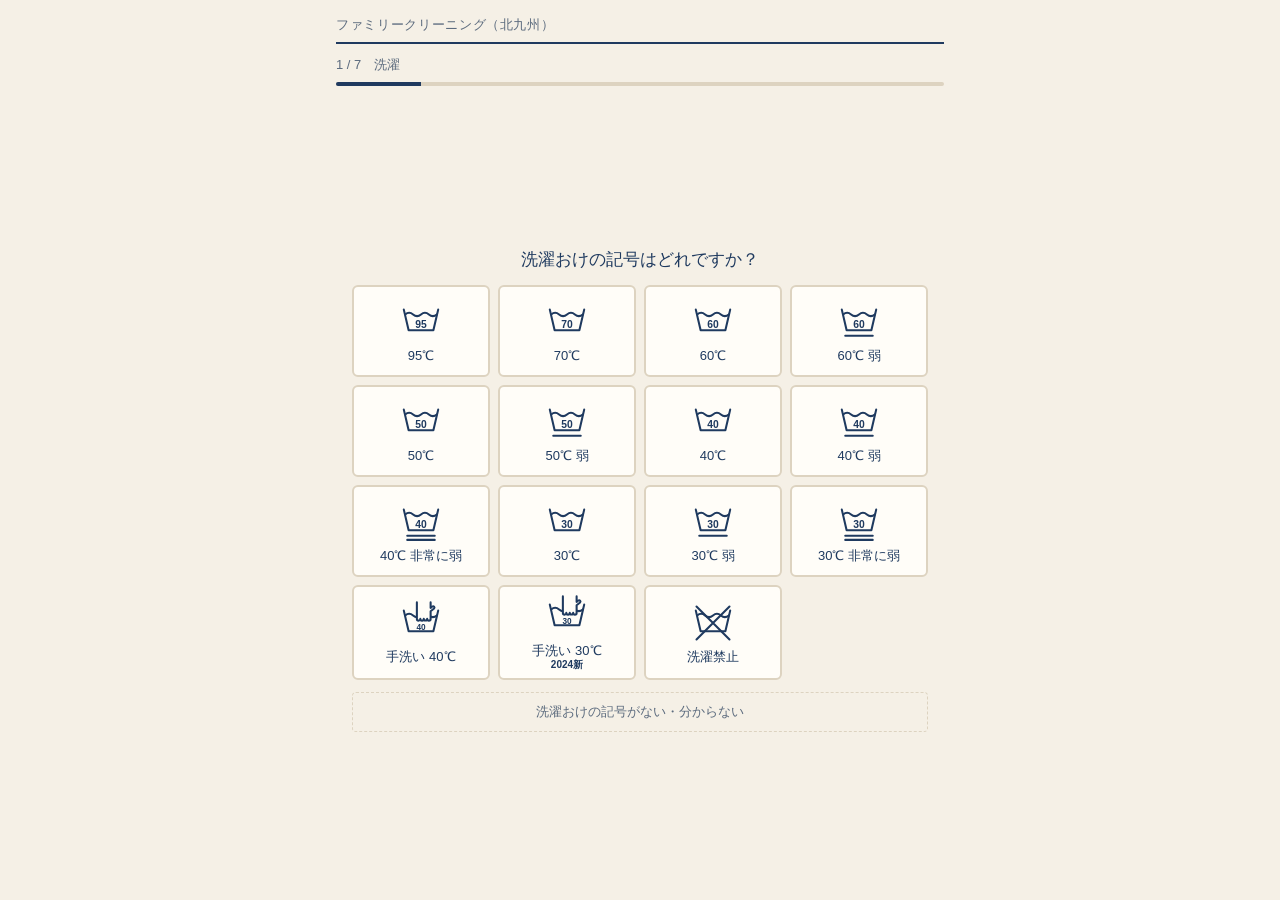
==== sentaku-checker/index.html @ 1b5b9ab9 "洗濯表示チェッカー: 注意ありの案内を注意点の上に移し、比較記事・宅配ボタンを塗りつぶしの色に変更 - 「下の注意点を守れば」を「次の点に気をつければ」にし、注意点の一覧の前に表示（注意あり判定のとき" ====
<!doctype html>
<html lang="ja">
<head>
<meta charset="utf-8">
<meta name="viewport" content="width=device-width, initial-scale=1, viewport-fit=cover">
<title>洗濯表示チェッカー｜ファミリークリーニング</title>
<meta name="description" content="衣類のタグにある洗濯表示の記号を選ぶだけで、家で洗えるか・どう洗うかが分かります。北九州のファミリークリーニングが提供しています。">
<style>
/* ==========================================================
   色の設定（ライト／ダーク）
   ========================================================== */
:root {
  --bg: #f5f0e6;
  --card: #fffdf8;
  --ink: #1f3a5f;
  --ink-sub: #5c6b7e;
  --line: #ddd3c0;
  --accent: #1f3a5f;
  --accent-ink: #f5f0e6;
  --accent2: #c8553d;
  --accent2-ink: #fffdf8;
  --accent3: #2f6b4f;
  --accent3-ink: #fffdf8;
  --sel-bg: #e8edf3;
  --sel-line: #1f3a5f;
  --ok: #2f6b4f;
  --ok-bg: #e8f0ea;
  --warn: #8a6a1e;
  --warn-bg: #f8f4e8;
  --pro: #1f3a5f;
  --pro-bg: #e8edf3;
  --sym-bg: #fffdf8;
  --shadow: none;
  --font-serif: "Hiragino Mincho ProN", "Yu Mincho", "Noto Serif JP", serif;
}
@media (prefers-color-scheme: dark) {
  :root:not([data-theme="light"]) {
    --bg: #141c28;
    --card: #1b2534;
    --ink: #f5f0e6;
    --ink-sub: #aeb9c9;
    --line: #2a3650;
    --accent: #3c5a86;
    --accent-ink: #f5f0e6;
    --accent2: #e07a62;
    --splash-big: var(--ink);
    --accent2-ink: #141c28;
    --accent3: #6fbf95;
    --accent3-ink: #141c28;
    --sel-bg: #22304a;
    --sel-line: #5c84b8;
    --ok: #6fc79a;
    --ok-bg: #152a1f;
    --warn: #e3c06a;
    --warn-bg: #2e2410;
    --pro: #93b4e3;
    --pro-bg: #22304a;
    --sym-bg: #1b2534;
    --shadow: none;
  }
}
:root[data-theme="dark"] {
  --bg: #141c28;
  --card: #1b2534;
  --ink: #f5f0e6;
  --ink-sub: #aeb9c9;
  --line: #2a3650;
  --accent: #3c5a86;
  --accent-ink: #f5f0e6;
  --accent2: #e07a62;
  --splash-big: var(--ink);
  --accent2-ink: #141c28;
  --accent3: #6fbf95;
  --accent3-ink: #141c28;
  --sel-bg: #22304a;
  --sel-line: #5c84b8;
  --ok: #6fc79a;
  --ok-bg: #152a1f;
  --warn: #e3c06a;
  --warn-bg: #2e2410;
  --pro: #93b4e3;
  --pro-bg: #22304a;
  --sym-bg: #1b2534;
  --shadow: none;
}

/* ==========================================================
   基本
   ========================================================== */
* { box-sizing: border-box; }
html, body { height: 100%; }
html { -webkit-text-size-adjust: 100%; scroll-behavior: smooth; scroll-padding-top: 64px; }
body {
  margin: 0;
  background: var(--bg);
  color: var(--ink);
  font-family: -apple-system, BlinkMacSystemFont, "Hiragino Sans", "Hiragino Kaku Gothic ProN", "Noto Sans JP", "Yu Gothic UI", Meiryo, sans-serif;
  font-size: 16px;
  line-height: 1.7;
}
.wrap { max-width: 640px; margin: 0 auto; padding: 0 16px; }
a { color: var(--accent); }
button { font: inherit; color: inherit; }

/* 1画面1問の骨組み。min-height（heightではない）なので、通常はスクロールなしで収まり、
   文字拡大などで内容が増えたときは枠を広げて縦スクロールできる（overflowは切らない） */
.step-shell { min-height: 100vh; min-height: 100dvh; display: flex; flex-direction: column; }
.step-shell > header.top { flex: 0 0 auto; }
.step-main {
  flex: 1 1 auto; min-height: 0;
  display: flex; flex-direction: column; justify-content: center; gap: 10px;
  padding: 4px 16px;
}
.step-footer { flex: 0 0 auto; padding: 8px 16px calc(8px + env(safe-area-inset-bottom)); }
.step-q { font-family: var(--font-serif); font-size: 17px; margin: 0; text-align: center; }

.result-main { padding-bottom: 8px; }

/* 最初のタイトル画面（どーんと出して、すぐ1問目へ） */
.splash {
  position: fixed; inset: 0; z-index: 50;
  display: flex; flex-direction: column; align-items: center; justify-content: center;
  background: var(--bg); color: var(--ink); text-align: center; padding: 16px;
  animation: splash-out .35s ease 1.45s forwards;
}
.splash-band { position: absolute; top: 0; left: 0; right: 0; height: 10px; background: var(--accent); }
.splash-in { animation: splash-pop .55s cubic-bezier(.2, 1.4, .4, 1) both; }
.splash-lead { font-family: var(--font-serif); font-size: 22px; margin: 0; letter-spacing: .08em; }
.splash-big { font-family: var(--font-serif); font-size: 64px; font-weight: 800; line-height: 1.15; margin: 2px 0 14px; color: var(--splash-big, var(--accent)); }
.splash-sub { display: inline-block; font-size: 17px; font-weight: 700; letter-spacing: .12em; margin: 0; padding: 4px 14px; border-top: 2px solid var(--accent2); border-bottom: 2px solid var(--accent2); }
.splash-brand { position: absolute; bottom: calc(24px + env(safe-area-inset-bottom)); left: 0; right: 0; font-size: 13px; color: var(--ink-sub); margin: 0; letter-spacing: .05em; }
@keyframes splash-pop { from { opacity: 0; transform: scale(.6); } to { opacity: 1; transform: scale(1); } }
@keyframes splash-out { to { opacity: 0; visibility: hidden; } }
@media (prefers-reduced-motion: reduce) {
  .splash-in { animation: none; }
  .splash { animation: splash-out .01s linear 1s forwards; }
}

@keyframes noren-fade { from { opacity: 0; } to { opacity: 1; } }
.step-main, .result-main { animation: noren-fade .2s ease; }

header.top { padding: 14px 0 8px; }
.brand { font-size: 13px; color: var(--ink-sub); margin: 0; letter-spacing: .05em; }
.noren-line { height: 2px; background: var(--accent); margin: 6px 0 10px; }

/* 進み具合 */
.progress-label { font-size: 13px; color: var(--ink-sub); margin: 0 0 6px; }
.progress-bar { height: 4px; background: var(--line); border-radius: 2px; overflow: hidden; }
.progress-fill { height: 100%; background: var(--accent); }

.grid {
  display: grid; grid-template-columns: repeat(3, minmax(0, 1fr)); gap: 8px;
}
@media (min-width: 520px) { .grid { grid-template-columns: repeat(4, minmax(0, 1fr)); } }

.sym {
  display: flex; flex-direction: column; align-items: center; justify-content: center;
  min-height: 92px; padding: 8px 4px 6px;
  background: var(--sym-bg); border: 2px solid var(--line); border-radius: 6px;
  cursor: pointer; -webkit-tap-highlight-color: transparent;
  touch-action: manipulation;
}
.sym svg { width: 44px; height: 44px; color: var(--ink); flex: 0 0 auto; }
.sym .lbl { font-size: 13px; line-height: 1.25; margin-top: 4px; text-align: center; word-break: keep-all; overflow-wrap: anywhere; }
.sym[aria-pressed="true"] { border-color: var(--sel-line); background: var(--sel-bg); }
.sym[aria-pressed="true"] .lbl { font-weight: 700; }
.sym:focus-visible { outline: 3px solid var(--accent); outline-offset: 2px; }
.sym.new .lbl::after { content: "2024新"; display: block; font-size: 10px; color: var(--accent); font-weight: 700; }

.none-btn {
  margin-top: 2px; width: 100%;
  background: transparent; border: 1px dashed var(--line); border-radius: 4px;
  padding: 8px; font-size: 13px; color: var(--ink-sub); cursor: pointer;
  touch-action: manipulation;
}
.none-btn[aria-pressed="true"] { border-style: solid; border-color: var(--sel-line); background: var(--sel-bg); color: var(--ink); font-weight: 700; }

/* 選んだ記号の意味 */
.panel {
  background: var(--card); border: 1px solid var(--line); border-radius: 4px;
  box-shadow: var(--shadow); padding: 14px; margin: 16px 0;
}
.panel h2 { font-family: var(--font-serif); font-size: 19px; margin: 0 0 8px; }
.meanings { list-style: none; margin: 0; padding: 0; }
.meanings li { display: flex; gap: 10px; padding: 10px 0; border-top: 1px solid var(--line); }
.meanings li:first-child { border-top: 0; padding-top: 0; }
.meanings svg { width: 40px; height: 40px; flex: 0 0 40px; color: var(--ink); }
.meanings .m-cat { font-size: 12px; color: var(--ink-sub); }
.meanings .m-name { font-weight: 700; }
.meanings .m-text { font-size: 15px; }
.meanings .m-old { font-size: 12.5px; color: var(--ink-sub); margin-top: 2px; }
.empty { color: var(--ink-sub); font-size: 15px; margin: 0; }

/* 総合判定 */
.verdict { border-radius: 4px; padding: 16px; margin: 16px 0; border: 2px solid var(--line); background: var(--card); }
.verdict.ok   { border-color: var(--ok);   background: var(--ok-bg); }
.verdict.warn { border-color: var(--warn); background: var(--warn-bg); }
.verdict.pro  { border-color: var(--pro);  background: var(--pro-bg); }
.verdict .v-label { font-size: 13px; color: var(--ink-sub); margin: 0; }
.verdict .v-title { font-family: var(--font-serif); font-size: 24px; font-weight: 800; margin: 2px 0 6px; line-height: 1.3; }
.verdict.ok .v-title   { color: var(--ok); }
.verdict.warn .v-title { color: var(--warn); }
.verdict.pro .v-title  { color: var(--pro); }
.verdict ul.reasons { margin: 0 0 12px; padding-left: 1.2em; }
.verdict ul.reasons li { margin: 4px 0; }
.verdict .guide { margin: 0; font-weight: 700; }
.verdict .guide + ul.reasons { margin-top: 6px; }

.exits { display: grid; gap: 10px; margin-top: 12px; }
.exit {
  display: block; text-decoration: none; text-align: center;
  border-radius: 4px; padding: 13px 12px; font-weight: 700; font-size: 16px;
  background: var(--accent); color: var(--accent-ink);
}
.exit.sub { background: var(--card); color: var(--accent); border: 2px solid var(--accent); }
/* 差し色：朱色＝宅配・相談系、深緑＝洗剤の比較記事 */
.exit.accent2 { background: var(--accent2); color: var(--accent2-ink); }
.exit.accent3 { background: var(--accent3); color: var(--accent3-ink); }
.exit.sub.accent2 { background: var(--card); color: var(--accent2); border-color: var(--accent2); }
.exit small { display: block; font-weight: 400; font-size: 12.5px; opacity: .9; }
.ad-box { border: 1px solid var(--line); border-radius: 4px; padding: 10px; background: var(--card); }
.ad-note { display: inline-block; font-size: 12px; color: var(--ink-sub); border: 1px solid var(--line); border-radius: 4px; padding: 0 6px; margin-bottom: 6px; }
.ad-box .exit { margin: 0; }
.exit-lead { font-size: 13px; color: var(--ink-sub); margin: 4px 0 -4px; }

.reset {
  display: block; width: 100%; margin: 8px 0 0;
  background: transparent; border: 1px solid var(--line); border-radius: 4px;
  padding: 10px; color: var(--ink-sub); cursor: pointer;
}

footer { font-size: 12.5px; color: var(--ink-sub); padding: 8px 0 24px; }
footer p { margin: 6px 0; }

@media (prefers-reduced-motion: reduce) {
  html { scroll-behavior: auto; }
  .step-main, .result-main { animation: none; }
}
</style>
</head>
<body>
<div class="splash" id="splash" aria-hidden="true">
  <div class="splash-band"></div>
  <div class="splash-in">
    <p class="splash-lead">その洋服</p>
    <p class="splash-big">洗える？</p>
    <p class="splash-sub">洗濯表示 checker</p>
  </div>
  <p class="splash-brand">ファミリークリーニング（北九州）</p>
</div>
<div id="app"></div>

<script>
/* ==========================================================
   リンク先（ここだけ差し替えればOK）
   ========================================================== */
const LINKS = {
  // 自社の洗剤（広告表記なし）
  ownDetergent: {
    url: 'https://family929.stores.jp/',
    label: 'ファミリークリーニングの洗剤を見る',
  },
  // シミ抜き洗剤の比較記事（自社サイトの記事。「広告を含みます」の表記のみ残す）
  affiliate: {
    url: 'https://familycleaning.jp/stain-remover-comparison-utamaro-oxi-torori/',
    label: 'シミ抜き洗剤の比較記事を読む',
  },
  // 宅配クリーニングの申し込み
  takuhai: {
    url: 'https://familycleaning.jp/delivery-cleaning/',
    label: '宅配クリーニングを申し込む',
  },
  // 家庭洗濯・ドライ・ウエットのすべてが禁止の表示のときの相談窓口（公式LINE）
  consult: {
    url: 'https://page.line.me/801ktflm?oat_content=url&openQrModal=true',
    label: 'お預かりできるか、まずご相談ください',
  },
  // 漂白禁止（シミがある）ときの染み抜き相談窓口（公式LINE）
  shiminuki: {
    url: 'https://page.line.me/801ktflm?oat_content=url&openQrModal=true',
    label: '染み抜きの相談をする',
  },
};

/* ==========================================================
   記号の絵（すべて自作の SVG。64×64 の座標で描く）
   ========================================================== */
const svg = (inner) =>
  `<svg viewBox="0 0 64 64" aria-hidden="true" fill="none" stroke="currentColor" stroke-width="3" stroke-linecap="round" stroke-linejoin="round">${inner}</svg>`;
const txt = (s, y, size) =>
  `<text x="32" y="${y}" text-anchor="middle" font-size="${size}" font-weight="700" font-family="Arial, Helvetica, sans-serif" fill="currentColor" stroke="none">${s}</text>`;
const dot = (x, y, r = 2.8) => `<circle cx="${x}" cy="${y}" r="${r}" fill="currentColor" stroke="none"/>`;
const CROSS = '<path d="M8 8 L56 56 M56 8 L8 56"/>';
const bars = (n, y1) =>
  (n >= 1 ? `<path d="M12 ${y1} H52"/>` : '') + (n >= 2 ? `<path d="M12 ${y1 + 6} H52"/>` : '');

const TUB = '<path d="M7 14 L14 44 H50 L57 14"/><path d="M9 21 q5.75 -5 11.5 0 t11.5 0 t11.5 0 t11.5 0"/>';
const HAND = '<path fill="var(--sym-bg)" d="M26 2 V26 a2.5 2.5 0 0 0 5 0 a2.5 2.5 0 0 0 5 0 a2.5 2.5 0 0 0 5 0 a2.5 2.5 0 0 0 5 0 V15 l5 -4 a2 2 0 0 0 -2.6 -3 l-2.4 2 V2"/>';
const draw = {
  tub: (num, b = 0) => svg(TUB + txt(num, 40, 15) + bars(b, 52)),
  hand: (num) => svg(TUB + HAND + txt(num, 42, 12)),
  tubNo: () => svg(TUB + CROSS),

  tri: () => svg('<path d="M32 7 L58 52 H6 Z"/>'),
  triOxy: () => svg('<path d="M32 7 L58 52 H6 Z"/><path d="M23 46 L32 28 M31 46 L40 28"/>'),
  triNo: () => svg('<path d="M32 7 L58 52 H6 Z"/>' + CROSS),

  tumble: (n) => svg('<rect x="8" y="8" width="48" height="48" rx="2"/><circle cx="32" cy="32" r="17"/>' +
    (n === 2 ? dot(26, 32) + dot(38, 32) : dot(32, 32))),
  tumbleNo: () => svg('<rect x="8" y="8" width="48" height="48" rx="2"/><circle cx="32" cy="32" r="17"/>' + CROSS),

  natural: (kind, shade) => {
    const lines = {
      line:  '<path d="M32 14 V50"/>',
      drip:  '<path d="M27 14 V50 M37 14 V50"/>',
      flat:  '<path d="M14 32 H50"/>',
      dflat: '<path d="M14 27 H50 M14 37 H50"/>',
    }[kind];
    return svg('<rect x="8" y="8" width="48" height="48" rx="2"/>' + lines + (shade ? '<path d="M8 22 L22 8"/>' : ''));
  },

  iron: (n, noSteam) => {
    const body = '<path d="M6 42 Q9 25 24 23 H56 V42 Z"/><path d="M28 23 Q30 11 40 11 H56 V23"/>';
    const dots = { 1: [38], 2: [32, 44], 3: [27, 38, 49] }[n].map((x) => dot(x, 33)).join('');
    const steam = noSteam ? '<path d="M24 49 L40 61 M40 49 L24 61"/>' : '';
    return svg(body + dots + steam);
  },
  ironNo: () => svg('<path d="M6 42 Q9 25 24 23 H56 V42 Z"/><path d="M28 23 Q30 11 40 11 H56 V23"/><path d="M8 6 L56 58 M56 6 L8 58"/>'),

  circle: (letter, b = 0) => svg('<circle cx="32" cy="27" r="21"/>' + txt(letter, 35, 22) + bars(b, 54)),
  circleNo: () => svg('<circle cx="32" cy="27" r="21"/><path d="M12 7 L52 47 M52 7 L12 47"/>'),
  circleLetterNo: (letter) => svg('<circle cx="32" cy="27" r="21"/>' + txt(letter, 35, 22) + '<path d="M12 7 L52 47 M52 7 L12 47"/>'),
};

/* ==========================================================
   記号データ（JIS L 0001:2024）
   level: 'pro' = プロに任せる / 'warn' = 家で洗えるが注意 / なし = 影響なし
   ========================================================== */
const OLD = '2025年8月以前に作られた衣類のタグでは';
const CATS = [
  {
    id: 'wash', name: '洗濯', hint: '洗濯おけの形の記号です。家で洗えるかは、この記号で決まります。',
    groups: [{
      id: 'wash', title: '洗い方',
      none: '洗濯おけの記号がない・分からない',
      items: [
        { id: 'w95', label: '95℃', svg: draw.tub('95'), text: '95℃までのお湯で、洗濯機でふつうに洗えます。' },
        { id: 'w70', label: '70℃', svg: draw.tub('70'), text: '70℃までのお湯で、洗濯機でふつうに洗えます。' },
        { id: 'w60', label: '60℃', svg: draw.tub('60'), text: '60℃までのお湯で、洗濯機でふつうに洗えます。' },
        { id: 'w60w', label: '60℃ 弱', svg: draw.tub('60', 1), text: '60℃までのお湯で、洗濯機の「弱」コースや「おしゃれ着」コースで洗えます。', level: 'warn', reason: '弱く洗う指定があります。洗濯ネットに入れて、「弱」コースや「おしゃれ着」コースで洗いましょう。' },
        { id: 'w50', label: '50℃', svg: draw.tub('50'), text: '50℃までのお湯で、洗濯機でふつうに洗えます。' },
        { id: 'w50w', label: '50℃ 弱', svg: draw.tub('50', 1), text: '50℃までのお湯で、洗濯機の「弱」コースや「おしゃれ着」コースで洗えます。', level: 'warn', reason: '弱く洗う指定があります。洗濯ネットに入れて、「弱」コースや「おしゃれ着」コースで洗いましょう。' },
        { id: 'w40', label: '40℃', svg: draw.tub('40'), text: '40℃までの水かお湯で、洗濯機でふつうに洗えます。' },
        { id: 'w40w', label: '40℃ 弱', svg: draw.tub('40', 1), text: '40℃までの水かお湯で、洗濯機の「弱」コースや「おしゃれ着」コースで洗えます。', level: 'warn', reason: '弱く洗う指定があります。洗濯ネットに入れて、「弱」コースや「おしゃれ着」コースで洗いましょう。' },
        { id: 'w40vw', label: '40℃ 非常に弱', svg: draw.tub('40', 2), text: '40℃までの水かお湯で、洗濯機のいちばんやさしいコース（「手洗い」コースや「ドライ」コースなど）で洗えます。※洗濯機の「ドライ」コースは水でやさしく洗うコースで、クリーニング店のドライクリーニングとは別のものです。', level: 'warn', reason: 'とても弱く洗う指定があります。洗濯ネットに入れて、いちばんやさしいコースで洗いましょう。' },
        { id: 'w30', label: '30℃', svg: draw.tub('30'), text: '30℃までの水かお湯で、洗濯機でふつうに洗えます。' },
        { id: 'w30w', label: '30℃ 弱', svg: draw.tub('30', 1), text: '30℃までの水かお湯で、洗濯機の「弱」コースや「おしゃれ着」コースで洗えます。', level: 'warn', reason: '弱く洗う指定があります。洗濯ネットに入れて、「弱」コースや「おしゃれ着」コースで洗いましょう。' },
        { id: 'w30vw', label: '30℃ 非常に弱', svg: draw.tub('30', 2), text: '30℃までの水かお湯で、洗濯機のいちばんやさしいコース（「手洗い」コースや「ドライ」コースなど）で洗えます。※洗濯機の「ドライ」コースは水でやさしく洗うコースで、クリーニング店のドライクリーニングとは別のものです。', level: 'warn', reason: 'とても弱く洗う指定があります。洗濯ネットに入れて、いちばんやさしいコースで洗いましょう。' },
        { id: 'h40', label: '手洗い 40℃', svg: draw.hand('40'), text: '40℃までの水かお湯で、手でやさしく洗えます（もみ洗いは避け、押し洗いなど）。', level: 'warn', reason: '手洗いの表示です。もみ洗いは避け、手でやさしく洗いましょう（押し洗いなど）。' },
        { id: 'h30', label: '手洗い 30℃', svg: draw.hand('30'), isNew: true, text: '30℃までの水で、手でやさしく洗えます（もみ洗いは避け、押し洗いなど）。', level: 'warn', reason: '手洗い（30℃まで）の表示です。ぬるま湯以下の水で、もみ洗いは避け、手でやさしく洗いましょう（押し洗いなど）。' },
        { id: 'wno', label: '洗濯禁止', svg: draw.tubNo(), text: '家庭での洗濯はできません。', level: 'pro', reason: '「家庭洗濯禁止」の表示です。' },
      ],
    }],
  },
  {
    id: 'bleach', name: '漂白', hint: '三角の形の記号です。',
    groups: [{
      id: 'bleach', title: '漂白剤',
      none: 'タグにない',
      items: [
        { id: 'b_any', label: '塩素系・酸素系 OK', svg: draw.tri(), text: '塩素系・酸素系、どちらの漂白剤も使えます。' },
        { id: 'b_oxy', label: '酸素系のみ', svg: draw.triOxy(), text: '酸素系の漂白剤は使えます。塩素系は使えません。' },
        { id: 'b_no', label: '漂白禁止', svg: draw.triNo(), text: '漂白剤は使えません（酸素系・塩素系とも）。', level: 'warn', reason: '漂白剤は使えません。シミがあるときは、こすったり漂白剤を試したりせず、そのままの状態でご相談ください。時間がたつほど落ちにくくなります。色や生地を傷めずに落とせるか、染み抜きの職人が見てご案内します。' },
      ],
    }],
  },
  {
    id: 'dry', name: '乾燥', hint: '四角の形の記号です。乾燥機（丸あり）と干し方（丸なし）を1つずつ選べます。',
    groups: [
      {
        id: 'tumble', title: '乾燥機（タンブル乾燥）',
        none: 'タグにない',
        items: [
          { id: 't2', label: '乾燥機 高温', svg: draw.tumble(2), text: '乾燥機が使えます（高温設定も可。排気温度80℃まで）。' },
          { id: 't1', label: '乾燥機 低温', svg: draw.tumble(1), text: '乾燥機は低温設定で使えます（排気温度60℃まで）。' },
          { id: 'tno', label: '乾燥機禁止', svg: draw.tumbleNo(), text: '乾燥機（タンブル乾燥）は使えません。', level: 'warn', reason: '乾燥機は使えません。縮みや傷みの原因になるので、干して乾かしましょう。' },
        ],
      },
      {
        id: 'natural', title: '干し方（自然乾燥）',
        none: 'タグにない',
        items: [
          { id: 'n_line', label: 'つり干し', svg: draw.natural('line'), text: 'ハンガーなどにつるして干します。' },
          { id: 'n_line_s', label: 'つり干し 日陰', svg: draw.natural('line', true), text: '日陰で、ハンガーなどにつるして干します。', level: 'warn', reason: '日陰で干してください（日光で色あせしやすい衣類です）。' },
          { id: 'n_drip', label: 'ぬれつり干し', svg: draw.natural('drip'), text: '脱水や手絞りをせず、ぬれたままつるして干します。', level: 'warn', reason: '脱水や手絞りをせず、ぬれたままつるして干してください（しわ・型くずれ防止）。' },
          { id: 'n_drip_s', label: 'ぬれつり干し 日陰', svg: draw.natural('drip', true), text: '日陰で、脱水や手絞りをせずぬれたままつるして干します。', level: 'warn', reason: '脱水や手絞りをせず、ぬれたまま日陰でつるして干してください。' },
          { id: 'n_flat', label: '平干し', svg: draw.natural('flat'), text: '平らな場所に広げて干します。', level: 'warn', reason: '平らな場所に広げて干してください（ニットなどの伸び・型くずれ防止）。' },
          { id: 'n_flat_s', label: '平干し 日陰', svg: draw.natural('flat', true), text: '日陰で、平らな場所に広げて干します。', level: 'warn', reason: '日陰で、平らな場所に広げて干してください。' },
          { id: 'n_dflat', label: 'ぬれ平干し', svg: draw.natural('dflat'), text: '脱水や手絞りをせず、ぬれたまま平らな場所に広げて干します。', level: 'warn', reason: '脱水や手絞りをせず、ぬれたまま平らに広げて干してください。' },
          { id: 'n_dflat_s', label: 'ぬれ平干し 日陰', svg: draw.natural('dflat', true), text: '日陰で、脱水や手絞りをせずぬれたまま平らに広げて干します。', level: 'warn', reason: '脱水や手絞りをせず、ぬれたまま日陰で平らに広げて干してください。' },
        ],
      },
    ],
  },
  {
    id: 'iron', name: 'アイロン', hint: 'アイロンの形の記号です。点の数が多いほど高い温度で使えます。',
    groups: [{
      id: 'iron', title: 'アイロン',
      none: 'タグにない',
      items: [
        { id: 'i3', label: '高温 210℃', svg: draw.iron(3), text: 'アイロンは210℃まで（高温）で使えます。', old: OLD + '「200℃まで」の意味の場合があります。' },
        { id: 'i2', label: '中温 160℃', svg: draw.iron(2), text: 'アイロンは160℃まで（中温）で使えます。', old: OLD + '「150℃まで」の意味の場合があります。' },
        { id: 'i1', label: '低温 120℃', svg: draw.iron(1), text: 'アイロンは120℃まで（低温）で使えます。新しいタグではスチームも使えますが、古いタグではスチームなしの意味です。迷ったらスチームなしでかけましょう。', old: OLD + '「110℃まで・スチームなし」の意味の場合があります。' },
        { id: 'i1ns', label: '低温 120℃ スチームなし', svg: draw.iron(1, true), isNew: true, text: 'アイロンは120℃まで（低温）で、スチームを使わずにかけます。' },
        { id: 'ino', label: 'アイロン禁止', svg: draw.ironNo(), text: 'アイロンはかけられません。', level: 'warn', reason: 'アイロンはかけられません。しわが気になるときはプロにご相談ください。' },
      ],
    }],
  },
  {
    id: 'pro', name: 'クリーニング', hint: '丸の形の記号です。クリーニング店向けの表示で、家で洗えるかの判定には使いません。',
    groups: [
      {
        id: 'drycl', title: 'ドライクリーニング',
        none: 'タグにない',
        items: [
          { id: 'dP', label: 'P', svg: draw.circle('P'), text: 'パークロロエチレンや石油系などの溶剤で、ドライクリーニングができます。' },
          { id: 'dPw', label: 'P 弱', svg: draw.circle('P', 1), text: 'パークロロエチレンや石油系などの溶剤で、弱い処理のドライクリーニングができます。' },
          { id: 'dF', label: 'F', svg: draw.circle('F'), text: '石油系などの溶剤で、ドライクリーニングができます。' },
          { id: 'dFw', label: 'F 弱', svg: draw.circle('F', 1), text: '石油系などの溶剤で、弱い処理のドライクリーニングができます。' },
          { id: 'dno', label: 'ドライ禁止', svg: draw.circleNo(), text: 'ドライクリーニングはできません。' },
        ],
      },
      {
        id: 'wetcl', title: 'ウエットクリーニング',
        none: 'タグにない',
        items: [
          { id: 'wW', label: 'W', svg: draw.circle('W'), text: 'ウエットクリーニング（クリーニング店が行うプロの水洗い）ができます。' },
          { id: 'wWw', label: 'W 弱', svg: draw.circle('W', 1), text: '弱い処理のウエットクリーニング（プロの水洗い）ができます。' },
          { id: 'wWvw', label: 'W 非常に弱', svg: draw.circle('W', 2), text: '非常に弱い処理のウエットクリーニング（プロの水洗い）ができます。' },
          { id: 'wcno', label: 'ウエット禁止', svg: draw.circleLetterNo('W'), text: 'ウエットクリーニングはできません。' },
        ],
      },
    ],
  },
];

/* ==========================================================
   状態と画面の組み立て（1画面1問。CATSの順にそのまま7画面になる）
   ========================================================== */
const ITEM = {};   // id -> item
const GROUP = {};  // groupId -> { group, cat }
CATS.forEach((c) => c.groups.forEach((g) => {
  GROUP[g.id] = { group: g, cat: c };
  g.items.forEach((it) => { ITEM[it.id] = it; });
}));

const NONE = '__none__';
const state = {}; // groupId -> itemId | NONE

const $ = (s) => document.querySelector(s);
const esc = (s) => String(s).replace(/[&<>"']/g, (ch) => ({ '&': '&amp;', '<': '&lt;', '>': '&gt;', '"': '&quot;', "'": '&#39;' }[ch]));

// 画面ごとの短い見出しと質問文（記号データ・判定ロジックは変えない。表示用の文言のみ）
const STEP_LABEL = {
  wash: '洗濯', bleach: '漂白', tumble: '乾燥機', natural: '干し方',
  iron: 'アイロン', drycl: 'ドライクリーニング', wetcl: 'ウエットクリーニング',
};
const STEP_QUESTION = {
  wash: '洗濯おけの記号はどれですか？',
  bleach: '三角の記号はどれですか？',
  tumble: '四角に丸の記号（乾燥機）はどれですか？',
  natural: '四角の記号（干し方）はどれですか？',
  iron: 'アイロンの記号はどれですか？',
  drycl: '丸の記号（ドライクリーニング）はどれですか？',
  wetcl: '丸の記号（ウエットクリーニング）はどれですか？',
};
const STEPS = [];
CATS.forEach((c) => c.groups.forEach((g) => {
  STEPS.push({ cat: c, group: g, label: STEP_LABEL[g.id], question: STEP_QUESTION[g.id] });
}));

let step = 0;       // 0..STEPS.length-1 は質問画面。STEPS.length で結果画面
let locked = false; // 0.3秒の自動遷移中は二重タップを防ぐ

/* ==========================================================
   総合判定（迷ったら「プロに任せる」）
   7画面すべてに答えてから呼ばれるので、未回答を前提にした分岐は持たない
   ========================================================== */
function judge() {
  const wash = state.wash;
  if (wash === NONE) {
    return { level: 'pro', reasons: ['洗濯おけの記号が見当たらない・分からない状態です。'],
      guide: '洗い方が分からない衣類は、無理に家で洗わずプロにお任せください。' };
  }
  if (ITEM[wash].level === 'pro') {
    const allProhibited = state.drycl === 'dno' && state.wetcl === 'wcno';
    if (allProhibited) {
      return { level: 'pro', allProhibited: true,
        reasons: [ITEM[wash].reason, 'ドライクリーニング・ウエットクリーニングも禁止の表示です。'],
        guide: 'ご自身では洗えず、クリーニング店で行う通常の処理もできない表示です。お預かりできるか、まずご相談ください。' };
    }
    return { level: 'pro', reasons: [ITEM[wash].reason],
      guide: '家で洗うと縮み・色落ち・型くずれのおそれがあります。プロにお任せください。' };
  }

  const reasons = [];
  Object.keys(state).forEach((g) => {
    const it = ITEM[state[g]];
    if (it && it.level === 'warn' && !reasons.includes(it.reason)) reasons.push(it.reason);
  });
  if (reasons.length) {
    return { level: 'warn', reasons, guide: '次の点に気をつければ、家で洗えます。' };
  }
  return { level: 'ok', reasons: [], guide: 'ふだんどおり洗濯機で洗えます。' };
}

const VERDICT = {
  ok:   { cls: 'ok',   title: '家で洗えます' },
  warn: { cls: 'warn', title: '家で洗えます（注意あり）' },
  pro:  { cls: 'pro',  title: 'プロに任せましょう' },
};

function exitLink(key, sub, note) {
  const l = LINKS[key];
  // 差し色は見た目だけの区別。朱色＝宅配・相談系、深緑＝洗剤の比較記事
  const color = (key === 'consult' || key === 'shiminuki' || key === 'takuhai') ? ' accent2'
    : key === 'affiliate' ? ' accent3' : '';
  return `<a class="exit${sub ? ' sub' : ''}${color}" href="${esc(l.url)}" target="_blank" rel="noopener">${esc(l.label)}${note ? `<small>${note}</small>` : ''}</a>`;
}
// 「広告を含みます」はアフィリエイト商品の近くだけに表示する（自社記事のため rel は noopener のみ）
const affiliateBox = () => `<div class="ad-box"><span class="ad-note">広告を含みます</span>${exitLink('affiliate', false)}</div>`;

function exitsFor(v) {
  if (v.level === 'ok') {
    return exitLink('ownDetergent', false, 'クリーニング店が選んだ洗剤') + affiliateBox();
  }
  if (v.level === 'warn') {
    return exitLink('ownDetergent', false, 'デリケートな衣類にも') + affiliateBox() +
      '<p class="exit-lead">自分で洗うのが不安なときは</p>' +
      exitLink('takuhai', false, 'ご自宅から出すだけ。北九州のファミリークリーニング');
  }
  if (v.allProhibited) {
    return exitLink('consult', false, '公式LINEが開きます。まずは状態を見てご案内します。北九州のファミリークリーニング');
  }
  return exitLink('takuhai', false, 'ご自宅から出すだけ。北九州のファミリークリーニング');
}

/* ==========================================================
   1画面1問の表示と、選ぶと自動で次へ進む動き
   ========================================================== */
function render() {
  if (step >= STEPS.length) renderResult();
  else renderStep();
}

const prefersReducedMotion = () =>
  typeof window.matchMedia === 'function' && window.matchMedia('(prefers-reduced-motion: reduce)').matches;

let pendingAdvance = null; // 保留中の「次へ」タイマー。戻る操作のときに取り消す

function choose(groupId, id) {
  if (locked) return;
  state[groupId] = id;
  locked = true;
  const sourceStep = step; // 選んだ時点の画面番号を固定しておく
  // 選んだ表示をその場で反映してから、次の画面へ（動きを抑える設定では待たない）
  document.querySelectorAll('#stepGrid button[data-id]').forEach((b) => {
    b.setAttribute('aria-pressed', String(b.dataset.id === id));
  });
  const noneBtn = $('#stepNone');
  if (noneBtn) noneBtn.setAttribute('aria-pressed', String(id === NONE));
  const delay = prefersReducedMotion() ? 0 : 300;
  pendingAdvance = setTimeout(() => {
    pendingAdvance = null;
    locked = false;
    step = sourceStep + 1; // 選んだ画面の「次」へ進む（stepが後で変わっていても影響されない）
    render();
  }, delay);
}

function goBack() {
  // 選択直後の保留中タイマーがあれば取り消し、戻る操作を優先する
  if (pendingAdvance !== null) { clearTimeout(pendingAdvance); pendingAdvance = null; }
  locked = false;
  step = Math.max(0, step - 1);
  render();
}

function renderStep() {
  const s = STEPS[step];
  const g = s.group;
  const chosen = state[g.id];
  const pct = Math.round(((step + 1) / STEPS.length) * 100);

  $('#app').innerHTML = `
    <div class="wrap step-shell">
      <header class="top">
        <p class="brand">ファミリークリーニング（北九州）</p>
        <div class="noren-line" aria-hidden="true"></div>
        <p class="progress-label">${step + 1} / ${STEPS.length}　${esc(s.label)}</p>
        <div class="progress-bar"><div class="progress-fill" style="width:${pct}%"></div></div>
      </header>
      <main class="step-main">
        <p class="step-q" aria-live="polite">${esc(s.question)}</p>
        <div class="grid" id="stepGrid">
          ${g.items.map((it) => `
            <button type="button" class="sym${it.isNew ? ' new' : ''}" data-id="${it.id}" aria-pressed="${chosen === it.id}" aria-label="${esc(it.label)}">
              ${it.svg}<span class="lbl">${it.label}</span>
            </button>`).join('')}
        </div>
        <button type="button" class="none-btn" id="stepNone" aria-pressed="${chosen === NONE}">${esc(g.none)}</button>
      </main>
      <footer class="step-footer">
        ${step > 0 ? '<button type="button" class="reset" id="backBtn">戻る</button>' : ''}
      </footer>
    </div>`;

  $('#stepGrid').addEventListener('click', (e) => {
    const btn = e.target.closest('button[data-id]');
    if (!btn) return;
    choose(g.id, btn.dataset.id);
  });
  $('#stepNone').addEventListener('click', () => choose(g.id, NONE));
  const back = $('#backBtn');
  if (back) back.addEventListener('click', goBack);
}

function renderResult() {
  const v = judge();
  const meta = VERDICT[v.level];

  const rows = [];
  CATS.forEach((c) => c.groups.forEach((g) => {
    const val = state[g.id];
    if (!val || val === NONE) return;
    const it = ITEM[val];
    rows.push(`<li>${it.svg}<div>
      <div class="m-cat">${c.name}${c.groups.length > 1 ? '・' + g.title : ''}</div>
      <div class="m-name">${it.label}</div>
      <div class="m-text">${it.text}</div>
      ${it.old ? `<div class="m-old">※${it.old}</div>` : ''}
    </div></li>`);
  }));
  const meanings = rows.length
    ? `<ul class="meanings">${rows.join('')}</ul>`
    : '<p class="empty">記号を選ぶと、ここに意味が表示されます。</p>';

  $('#app').innerHTML = `
    <div class="wrap">
      <header class="top">
        <p class="brand">ファミリークリーニング（北九州）</p>
        <div class="noren-line" aria-hidden="true"></div>
      </header>
      <main class="result-main" aria-live="polite">
        <div class="verdict ${meta.cls}">
          <p class="v-label">総合判定</p>
          <p class="v-title">${meta.title}</p>
          ${v.level === 'warn' ? `<p class="guide">${v.guide}</p>` : ''}
          ${v.reasons.length ? `<ul class="reasons">${v.reasons.map((r) => `<li>${r}</li>`).join('')}</ul>` : ''}
          ${v.level === 'warn' ? '' : `<p class="guide">${v.guide}</p>`}
          <div class="exits">${exitsFor(v)}${state.bleach === 'b_no' ? exitLink('shiminuki', true, '公式LINEが開きます。色や生地を傷めずに落とせるか、職人がご案内します') : ''}</div>
        </div>

        <section class="panel" aria-labelledby="meanings-h">
          <h2 id="meanings-h">選んだ記号の意味</h2>
          ${meanings}
        </section>

        <button type="button" class="reset" id="restartBtn">最初からやり直す</button>
      </main>
      <footer>
        <p>記号の種類と意味は、消費者庁の繊維製品品質表示規程が引用する JIS L 0001（2024年8月改正）にもとづいています。</p>
        <p>2025年8月以前に作られた衣類では、アイロンの温度が改正前の値の場合があります（各記号の説明に記載）。2016年11月以前の旧表示（「中性」「手洗イ」など文字の入った記号）には対応していません。</p>
        <p>判定は目安です。タグにある言葉（「単独洗い」「裏返して洗う」など）や素材の表示もあわせてご確認ください。</p>
        <p>選んだ内容はこのページの中だけで使い、どこにも送信しません。</p>
        <p>© ファミリークリーニング</p>
      </footer>
    </div>`;

  $('#restartBtn').addEventListener('click', () => {
    Object.keys(state).forEach((k) => delete state[k]);
    step = 0;
    render();
  });
}

// 最初のタイトル画面：アニメーションが終わったら取り除く。タップで飛ばせる
(() => {
  const splash = document.getElementById('splash');
  if (!splash) return;
  const remove = () => splash.remove();
  splash.addEventListener('animationend', (e) => { if (e.animationName === 'splash-out') remove(); });
  splash.addEventListener('click', remove);
  setTimeout(remove, 2500); // 念のため
})();

render();
</script>
</body>
</html>
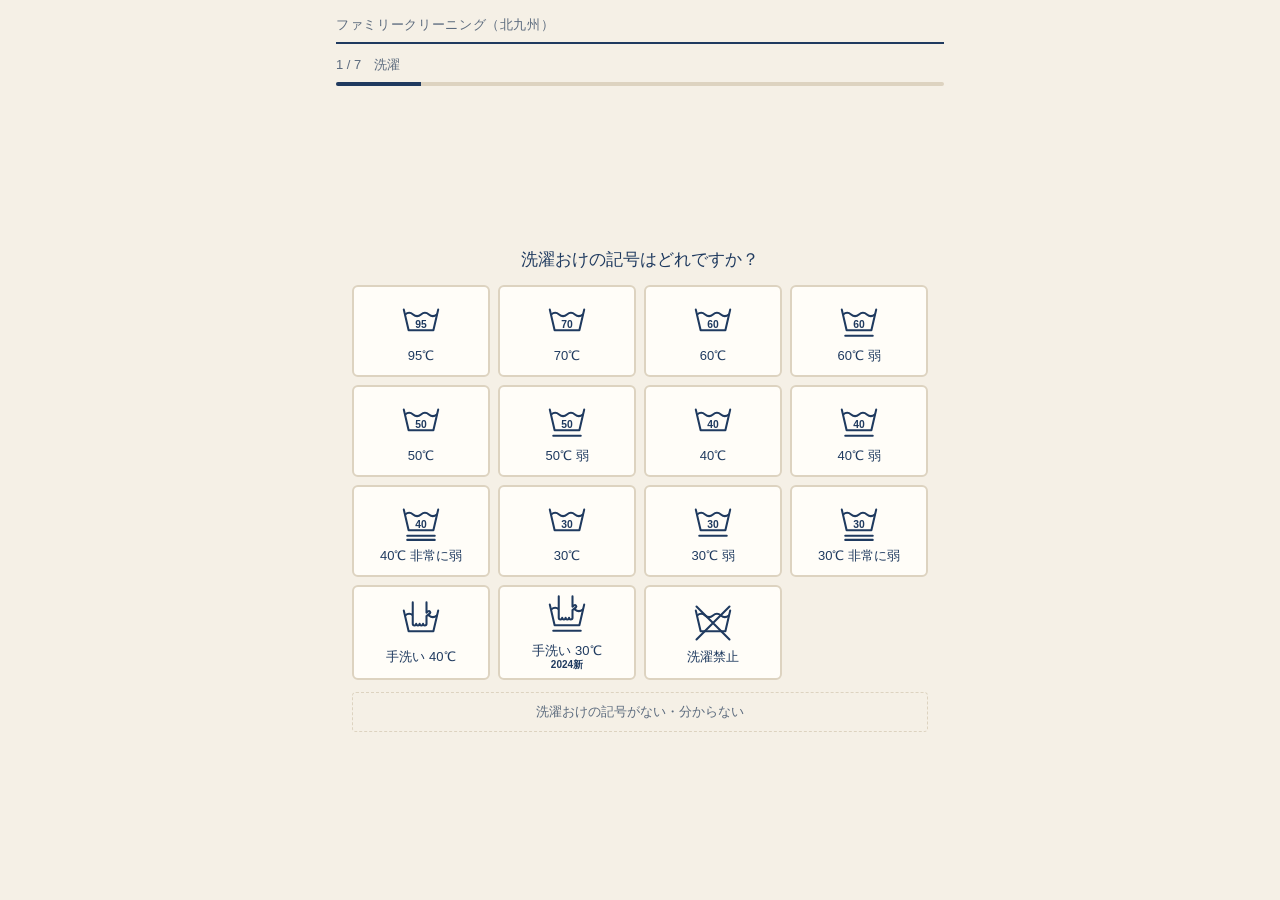
==== commit 4b0b761f: "洗濯表示チェッカー: 手洗いとアイロン（スチームなし）の記号の絵を早見表どおりに直す - 手洗い40℃・30℃：記号の中の数字をなくし、30℃はおけの下に横線1本で見分ける形にした - アイロン120" ====
--- a/sentaku-checker/index.html
+++ b/sentaku-checker/index.html
@@ -5,6 +5,17 @@
 <meta name="viewport" content="width=device-width, initial-scale=1, viewport-fit=cover">
 <title>洗濯表示チェッカー｜ファミリークリーニング</title>
 <meta name="description" content="衣類のタグにある洗濯表示の記号を選ぶだけで、家で洗えるか・どう洗うかが分かります。北九州のファミリークリーニングが提供しています。">
+<!-- SNSでURLを貼ったときのカード表示（画像なし。HTML1ファイルで完結させるため） -->
+<link rel="canonical" href="https://familycleaning.jp/sentaku-checker/">
+<meta property="og:type" content="website">
+<meta property="og:site_name" content="ファミリークリーニング（北九州）">
+<meta property="og:title" content="その洋服、洗える？｜洗濯表示チェッカー">
+<meta property="og:description" content="タグにある洗濯表示の記号を選ぶだけで、家で洗えるか・どう洗うかが分かります。北九州のファミリークリーニングが提供しています。">
+<meta property="og:url" content="https://familycleaning.jp/sentaku-checker/">
+<meta property="og:locale" content="ja_JP">
+<meta name="twitter:card" content="summary">
+<meta name="twitter:title" content="その洋服、洗える？｜洗濯表示チェッカー">
+<meta name="twitter:description" content="タグにある洗濯表示の記号を選ぶだけで、家で洗えるか・どう洗うかが分かります。">
 <style>
 /* ==========================================================
    色の設定（ライト／ダーク）
@@ -16,6 +27,7 @@
   --ink-sub: #5c6b7e;
   --line: #ddd3c0;
   --accent: #1f3a5f;
+  --accent-fg: #1f3a5f; /* 文字や枠線に使う紺 */
   --accent-ink: #f5f0e6;
   --accent2: #c8553d;
   --accent2-ink: #fffdf8;
@@ -41,6 +53,7 @@
     --ink-sub: #aeb9c9;
     --line: #2a3650;
     --accent: #3c5a86;
+    --accent-fg: #a9c3ea; /* ダークでは明るい紺にして読みやすくする */
     --accent-ink: #f5f0e6;
     --accent2: #e07a62;
     --splash-big: var(--ink);
@@ -66,6 +79,7 @@
   --ink-sub: #aeb9c9;
   --line: #2a3650;
   --accent: #3c5a86;
+  --accent-fg: #a9c3ea; /* ダークでは明るい紺にして読みやすくする */
   --accent-ink: #f5f0e6;
   --accent2: #e07a62;
   --splash-big: var(--ink);
@@ -99,7 +113,7 @@
   line-height: 1.7;
 }
 .wrap { max-width: 640px; margin: 0 auto; padding: 0 16px; }
-a { color: var(--accent); }
+a { color: var(--accent-fg); }
 button { font: inherit; color: inherit; }
 
 /* 1画面1問の骨組み。min-height（heightではない）なので、通常はスクロールなしで収まり、
@@ -164,8 +178,8 @@
 .sym .lbl { font-size: 13px; line-height: 1.25; margin-top: 4px; text-align: center; word-break: keep-all; overflow-wrap: anywhere; }
 .sym[aria-pressed="true"] { border-color: var(--sel-line); background: var(--sel-bg); }
 .sym[aria-pressed="true"] .lbl { font-weight: 700; }
-.sym:focus-visible { outline: 3px solid var(--accent); outline-offset: 2px; }
-.sym.new .lbl::after { content: "2024新"; display: block; font-size: 10px; color: var(--accent); font-weight: 700; }
+.sym:focus-visible { outline: 3px solid var(--accent-fg); outline-offset: 2px; }
+.sym.new .lbl::after { content: "2024新"; display: block; font-size: 10px; color: var(--accent-fg); font-weight: 700; }
 
 .none-btn {
   margin-top: 2px; width: 100%;
@@ -212,7 +226,7 @@
   border-radius: 4px; padding: 13px 12px; font-weight: 700; font-size: 16px;
   background: var(--accent); color: var(--accent-ink);
 }
-.exit.sub { background: var(--card); color: var(--accent); border: 2px solid var(--accent); }
+.exit.sub { background: var(--card); color: var(--accent-fg); border: 2px solid var(--accent-fg); }
 /* 差し色：朱色＝宅配・相談系、深緑＝洗剤の比較記事 */
 .exit.accent2 { background: var(--accent2); color: var(--accent2-ink); }
 .exit.accent3 { background: var(--accent3); color: var(--accent3-ink); }
@@ -222,6 +236,19 @@
 .ad-note { display: inline-block; font-size: 12px; color: var(--ink-sub); border: 1px solid var(--line); border-radius: 4px; padding: 0 6px; margin-bottom: 6px; }
 .ad-box .exit { margin: 0; }
 .exit-lead { font-size: 13px; color: var(--ink-sub); margin: 4px 0 -4px; }
+
+/* シェアボタン */
+.share h2 { font-family: var(--font-serif); font-size: 17px; margin: 0 0 4px; }
+.share-lead { font-size: 13px; color: var(--ink-sub); margin: 0 0 10px; }
+.share-btns { display: grid; grid-template-columns: repeat(2, minmax(0, 1fr)); gap: 8px; }
+.share-btn {
+  display: block; text-align: center; text-decoration: none; cursor: pointer;
+  border: 2px solid var(--accent-fg); border-radius: 4px; background: var(--card); color: var(--accent-fg);
+  padding: 10px 6px; font-weight: 700; font-size: 15px; line-height: 1.3; touch-action: manipulation;
+}
+.share-btn.wide { grid-column: 1 / -1; }
+.share-btn[hidden] { display: none; }
+.share-done { font-size: 13px; color: var(--ok); margin: 8px 0 0; min-height: 1.4em; text-align: center; }
 
 .reset {
   display: block; width: 100%; margin: 8px 0 0;
@@ -278,8 +305,16 @@
   // 漂白禁止（シミがある）ときの染み抜き相談窓口（公式LINE）
   shiminuki: {
     url: 'https://page.line.me/801ktflm?oat_content=url&openQrModal=true',
-    label: '染み抜きの相談をする',
-  },
+    label: 'クリーニングの相談をする',
+  },
+};
+
+/* ==========================================================
+   SNSでのシェア（結果画面のボタン）。公開URLが変わったらここを直す
+   ========================================================== */
+const SHARE = {
+  url: 'https://familycleaning.jp/sentaku-checker/',
+  text: 'その洋服、洗える？ タグの洗濯表示を選ぶだけで、家で洗えるか分かるチェッカー',
 };
 
 /* ==========================================================
@@ -295,10 +330,12 @@
   (n >= 1 ? `<path d="M12 ${y1} H52"/>` : '') + (n >= 2 ? `<path d="M12 ${y1 + 6} H52"/>` : '');
 
 const TUB = '<path d="M7 14 L14 44 H50 L57 14"/><path d="M9 21 q5.75 -5 11.5 0 t11.5 0 t11.5 0 t11.5 0"/>';
-const HAND = '<path fill="var(--sym-bg)" d="M26 2 V26 a2.5 2.5 0 0 0 5 0 a2.5 2.5 0 0 0 5 0 a2.5 2.5 0 0 0 5 0 a2.5 2.5 0 0 0 5 0 V15 l5 -4 a2 2 0 0 0 -2.6 -3 l-2.4 2 V2"/>';
+// 手洗いの記号には数字が入らない（早見表どおり）。手をおけの中央・深めに入れる
+const HAND = '<path fill="var(--sym-bg)" d="M20 2 V33 a2.5 2.5 0 0 0 5 0 a2.5 2.5 0 0 0 5 0 a2.5 2.5 0 0 0 5 0 a2.5 2.5 0 0 0 5 0 V22 l5 -4 a2 2 0 0 0 -2.6 -3 l-2.4 2 V2"/>';
 const draw = {
   tub: (num, b = 0) => svg(TUB + txt(num, 40, 15) + bars(b, 52)),
-  hand: (num) => svg(TUB + HAND + txt(num, 42, 12)),
+  // 手洗い40℃は横線なし、手洗い30℃はおけの下に横線1本で見分ける
+  hand: (b = 0) => svg(TUB + HAND + bars(b, 52)),
   tubNo: () => svg(TUB + CROSS),
 
   tri: () => svg('<path d="M32 7 L58 52 H6 Z"/>'),
@@ -321,9 +358,12 @@
 
   iron: (n, noSteam) => {
     const body = '<path d="M6 42 Q9 25 24 23 H56 V42 Z"/><path d="M28 23 Q30 11 40 11 H56 V23"/>';
-    const dots = { 1: [38], 2: [32, 44], 3: [27, 38, 49] }[n].map((x) => dot(x, 33)).join('');
-    const steam = noSteam ? '<path d="M24 49 L40 61 M40 49 L24 61"/>' : '';
-    return svg(body + dots + steam);
+    const dots = { 1: [38], 2: [32, 44], 3: [27, 38, 49] }[n].map((x) => dot(x, 33, noSteam ? 3.2 : 2.8)).join('');
+    if (!noSteam) return svg(body + dots);
+    // スチームなし：早見表どおり、アイロンの下に湯気の線を描いて×を重ねる。
+    // 湯気を描く場所を空けるため、アイロンは少し小さくして上にずらす（線の太さは縮めた分だけ太くして見た目をそろえる）
+    return svg(`<g transform="translate(4.8 -6.5) scale(0.85)" stroke-width="3.5">${body}${dots}</g>` +
+      '<path d="M27 33 L28 45 M35 33 L34 45"/><path d="M20 41 a11 11 0 0 0 22 0"/><path d="M15 35 L47 61 M47 35 L15 61"/>');
   },
   ironNo: () => svg('<path d="M6 42 Q9 25 24 23 H56 V42 Z"/><path d="M28 23 Q30 11 40 11 H56 V23"/><path d="M8 6 L56 58 M56 6 L8 58"/>'),
 
@@ -356,8 +396,8 @@
         { id: 'w30', label: '30℃', svg: draw.tub('30'), text: '30℃までの水かお湯で、洗濯機でふつうに洗えます。' },
         { id: 'w30w', label: '30℃ 弱', svg: draw.tub('30', 1), text: '30℃までの水かお湯で、洗濯機の「弱」コースや「おしゃれ着」コースで洗えます。', level: 'warn', reason: '弱く洗う指定があります。洗濯ネットに入れて、「弱」コースや「おしゃれ着」コースで洗いましょう。' },
         { id: 'w30vw', label: '30℃ 非常に弱', svg: draw.tub('30', 2), text: '30℃までの水かお湯で、洗濯機のいちばんやさしいコース（「手洗い」コースや「ドライ」コースなど）で洗えます。※洗濯機の「ドライ」コースは水でやさしく洗うコースで、クリーニング店のドライクリーニングとは別のものです。', level: 'warn', reason: 'とても弱く洗う指定があります。洗濯ネットに入れて、いちばんやさしいコースで洗いましょう。' },
-        { id: 'h40', label: '手洗い 40℃', svg: draw.hand('40'), text: '40℃までの水かお湯で、手でやさしく洗えます（もみ洗いは避け、押し洗いなど）。', level: 'warn', reason: '手洗いの表示です。もみ洗いは避け、手でやさしく洗いましょう（押し洗いなど）。' },
-        { id: 'h30', label: '手洗い 30℃', svg: draw.hand('30'), isNew: true, text: '30℃までの水で、手でやさしく洗えます（もみ洗いは避け、押し洗いなど）。', level: 'warn', reason: '手洗い（30℃まで）の表示です。ぬるま湯以下の水で、もみ洗いは避け、手でやさしく洗いましょう（押し洗いなど）。' },
+        { id: 'h40', label: '手洗い 40℃', svg: draw.hand(), text: '40℃までの水かお湯で、手でやさしく洗えます（もみ洗いは避け、押し洗いなど）。', level: 'warn', reason: '手洗いの表示です。もみ洗いは避け、手でやさしく洗いましょう（押し洗いなど）。' },
+        { id: 'h30', label: '手洗い 30℃', svg: draw.hand(1), isNew: true, text: '30℃までの水で、手でやさしく洗えます（もみ洗いは避け、押し洗いなど）。', level: 'warn', reason: '手洗い（30℃まで）の表示です。ぬるま湯以下の水で、もみ洗いは避け、手でやさしく洗いましょう（押し洗いなど）。' },
         { id: 'wno', label: '洗濯禁止', svg: draw.tubNo(), text: '家庭での洗濯はできません。', level: 'pro', reason: '「家庭洗濯禁止」の表示です。' },
       ],
     }],
@@ -666,6 +706,19 @@
           ${meanings}
         </section>
 
+        <section class="panel share" aria-labelledby="share-h">
+          <h2 id="share-h">このチェッカーを教える</h2>
+          <p class="share-lead">ご家族やお友だちに送れます（選んだ記号や判定は送られません）。</p>
+          <div class="share-btns">
+            <a class="share-btn" href="https://social-plugins.line.me/lineit/share?url=${encodeURIComponent(SHARE.url)}" target="_blank" rel="noopener">LINEで送る</a>
+            <a class="share-btn" href="https://x.com/intent/post?text=${encodeURIComponent(SHARE.text)}&amp;url=${encodeURIComponent(SHARE.url)}" target="_blank" rel="noopener">Xでポスト</a>
+            <a class="share-btn" href="https://www.facebook.com/sharer/sharer.php?u=${encodeURIComponent(SHARE.url)}" target="_blank" rel="noopener">Facebook</a>
+            <button type="button" class="share-btn" id="copyBtn">リンクをコピー</button>
+            <button type="button" class="share-btn wide" id="nativeShareBtn" hidden>ほかのアプリで送る（Instagramなど）</button>
+          </div>
+          <p class="share-done" id="shareDone" role="status"></p>
+        </section>
+
         <button type="button" class="reset" id="restartBtn">最初からやり直す</button>
       </main>
       <footer>
@@ -677,11 +730,38 @@
       </footer>
     </div>`;
 
+  setupShare();
+
   $('#restartBtn').addEventListener('click', () => {
     Object.keys(state).forEach((k) => delete state[k]);
     step = 0;
     render();
   });
+}
+
+// シェアボタンの動き（リンクのコピーと、スマホの共有メニュー）
+function setupShare() {
+  const done = $('#shareDone');
+  $('#copyBtn').addEventListener('click', async () => {
+    try {
+      await navigator.clipboard.writeText(SHARE.url);
+    } catch (e) {
+      // 古いブラウザ向けの予備の方法
+      const t = document.createElement('textarea');
+      t.value = SHARE.url; t.setAttribute('readonly', ''); t.style.position = 'fixed'; t.style.opacity = '0';
+      document.body.appendChild(t); t.select();
+      try { document.execCommand('copy'); } catch (e2) { /* 何もしない */ }
+      t.remove();
+    }
+    done.textContent = 'リンクをコピーしました';
+  });
+  const native = $('#nativeShareBtn');
+  if (navigator.share) {
+    native.hidden = false;
+    native.addEventListener('click', () => {
+      navigator.share({ title: 'その洋服、洗える？｜洗濯表示チェッカー', text: SHARE.text, url: SHARE.url }).catch(() => {});
+    });
+  }
 }
 
 // 最初のタイトル画面：アニメーションが終わったら取り除く。タップで飛ばせる
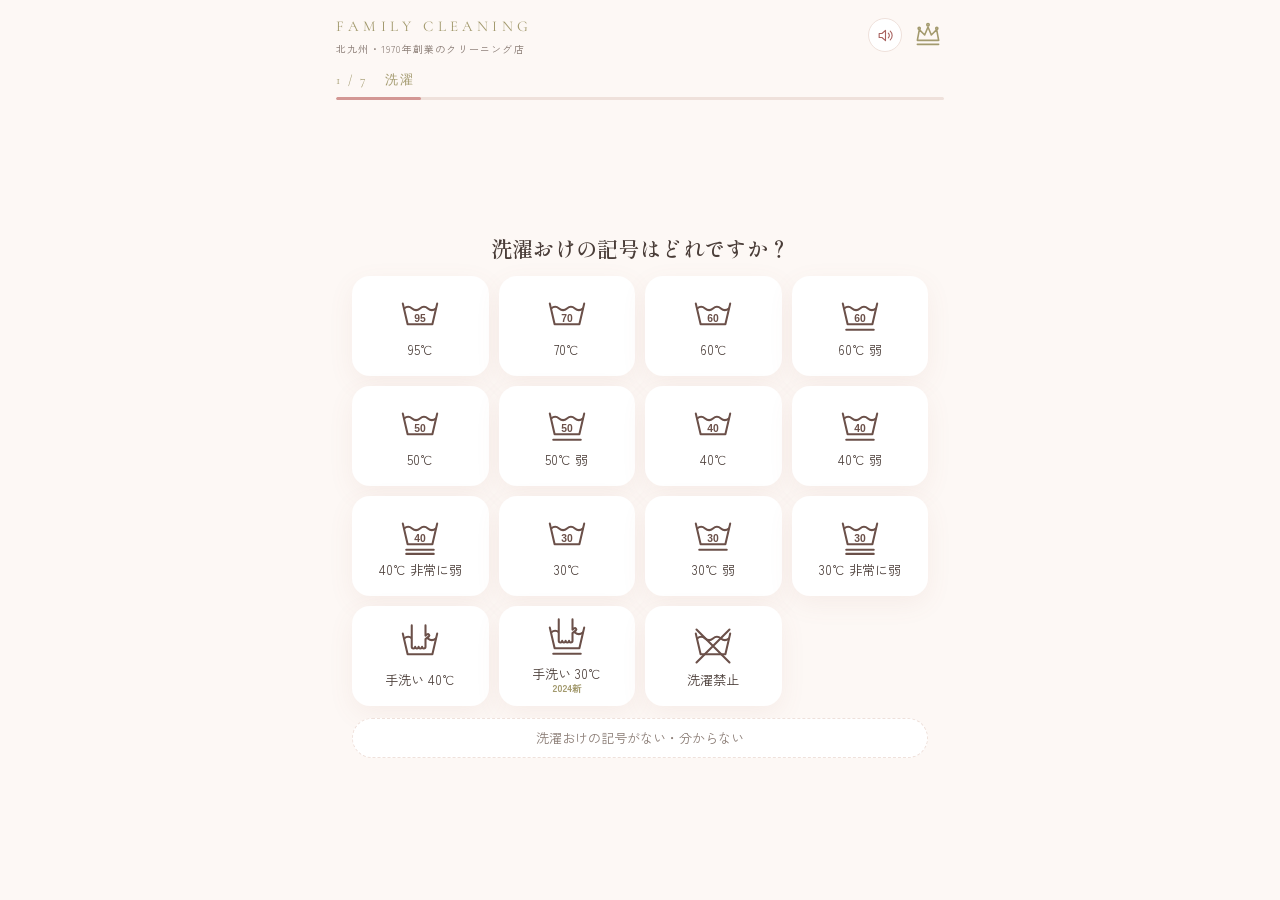
==== commit 098b5046: "洗濯表示チェッカーを familycleaning.jp の最新版（10/26）に更新し、洗剤えらびチェッカーを追加 どちらも familycleaning.jp に置いてあるものと同じ中身。正式な置" ====
--- a/sentaku-checker/index.html
+++ b/sentaku-checker/index.html
@@ -16,86 +16,40 @@
 <meta name="twitter:card" content="summary">
 <meta name="twitter:title" content="その洋服、洗える？｜洗濯表示チェッカー">
 <meta name="twitter:description" content="タグにある洗濯表示の記号を選ぶだけで、家で洗えるか・どう洗うかが分かります。">
+<link rel="preconnect" href="https://fonts.googleapis.com"><link rel="preconnect" href="https://fonts.gstatic.com" crossorigin>
+<link href="https://fonts.googleapis.com/css2?family=Cormorant+Garamond:ital,wght@0,500;0,600;1,500&family=Shippori+Mincho:wght@500;600;700&family=Zen+Kaku+Gothic+New:wght@400;700&display=swap" rel="stylesheet">
 <style>
 /* ==========================================================
    色の設定（ライト／ダーク）
    ========================================================== */
 :root {
-  --bg: #f5f0e6;
-  --card: #fffdf8;
-  --ink: #1f3a5f;
-  --ink-sub: #5c6b7e;
-  --line: #ddd3c0;
-  --accent: #1f3a5f;
-  --accent-fg: #1f3a5f; /* 文字や枠線に使う紺 */
-  --accent-ink: #f5f0e6;
-  --accent2: #c8553d;
-  --accent2-ink: #fffdf8;
-  --accent3: #2f6b4f;
-  --accent3-ink: #fffdf8;
-  --sel-bg: #e8edf3;
-  --sel-line: #1f3a5f;
-  --ok: #2f6b4f;
-  --ok-bg: #e8f0ea;
-  --warn: #8a6a1e;
-  --warn-bg: #f8f4e8;
-  --pro: #1f3a5f;
-  --pro-bg: #e8edf3;
-  --sym-bg: #fffdf8;
-  --shadow: none;
-  --font-serif: "Hiragino Mincho ProN", "Yu Mincho", "Noto Serif JP", serif;
-}
-@media (prefers-color-scheme: dark) {
-  :root:not([data-theme="light"]) {
-    --bg: #141c28;
-    --card: #1b2534;
-    --ink: #f5f0e6;
-    --ink-sub: #aeb9c9;
-    --line: #2a3650;
-    --accent: #3c5a86;
-    --accent-fg: #a9c3ea; /* ダークでは明るい紺にして読みやすくする */
-    --accent-ink: #f5f0e6;
-    --accent2: #e07a62;
-    --splash-big: var(--ink);
-    --accent2-ink: #141c28;
-    --accent3: #6fbf95;
-    --accent3-ink: #141c28;
-    --sel-bg: #22304a;
-    --sel-line: #5c84b8;
-    --ok: #6fc79a;
-    --ok-bg: #152a1f;
-    --warn: #e3c06a;
-    --warn-bg: #2e2410;
-    --pro: #93b4e3;
-    --pro-bg: #22304a;
-    --sym-bg: #1b2534;
-    --shadow: none;
-  }
-}
-:root[data-theme="dark"] {
-  --bg: #141c28;
-  --card: #1b2534;
-  --ink: #f5f0e6;
-  --ink-sub: #aeb9c9;
-  --line: #2a3650;
-  --accent: #3c5a86;
-  --accent-fg: #a9c3ea; /* ダークでは明るい紺にして読みやすくする */
-  --accent-ink: #f5f0e6;
-  --accent2: #e07a62;
-  --splash-big: var(--ink);
-  --accent2-ink: #141c28;
-  --accent3: #6fbf95;
-  --accent3-ink: #141c28;
-  --sel-bg: #22304a;
-  --sel-line: #5c84b8;
-  --ok: #6fc79a;
-  --ok-bg: #152a1f;
-  --warn: #e3c06a;
-  --warn-bg: #2e2410;
-  --pro: #93b4e3;
-  --pro-bg: #22304a;
-  --sym-bg: #1b2534;
-  --shadow: none;
+  --bg: #fdf8f5;
+  --card: #ffffff;
+  --ink: #4a3d38;
+  --ink-sub: #8b7d76;
+  --line: #efe1db;
+  --accent: #c88581;
+  --accent-fg: #a8625f;
+  --accent-ink: #ffffff;
+  --accent2: #a39a6e;
+  --accent2-ink: #ffffff;
+  --accent3: #6f9a84;
+  --accent3-ink: #ffffff;
+  --sel-bg: #fbf1ee;
+  --sel-line: #d39794;
+  --ok: #4f7462;
+  --ok-bg: #e3ede6;
+  --warn: #8a6a2e;
+  --warn-bg: #fbf3e4;
+  --pro: #a8625f;
+  --pro-bg: #f8e9e6;
+  --sym-bg: #ffffff;
+  --shadow: 0 8px 26px rgba(168,98,95,.08);
+  --gold: #a39a6e;
+  --rose: #d39794;
+  --font-serif: "Shippori Mincho", "Hiragino Mincho ProN", "Yu Mincho", serif;
+  --serif-en: "Cormorant Garamond", "Times New Roman", serif;
+  color-scheme: light;
 }
 
 /* ==========================================================
@@ -263,17 +217,77 @@
   html { scroll-behavior: auto; }
   .step-main, .result-main { animation: none; }
 }
+
+/* ==========================================================
+   2026-10-26 デザイン刷新（洗剤えらびチェッカーとそろえる）
+   ========================================================== */
+body { font-family: "Zen Kaku Gothic New", "Hiragino Sans", "Noto Sans JP", sans-serif; letter-spacing: .02em; }
+header.top { padding: 14px 0 6px; display: flex; flex-wrap: wrap; align-items: center; justify-content: space-between; }
+.logo { margin: 0; font-family: var(--serif-en); font-size: 15px; letter-spacing: .28em; color: var(--gold); text-transform: uppercase; }
+.logo small { display: block; font-family: "Zen Kaku Gothic New", sans-serif; font-size: 10px; letter-spacing: .12em; color: var(--ink-sub); text-transform: none; }
+.crest { width: 32px; height: 32px; color: var(--gold); }
+header.top .progress-label, header.top .progress-bar { flex: 0 0 100%; }
+.progress-label { font-family: var(--serif-en); letter-spacing: .2em; color: var(--gold); margin: 12px 0 6px; }
+.progress-bar { height: 3px; border-radius: 3px; background: var(--line); }
+.progress-fill { background: var(--rose); border-radius: 3px; }
+.step-q { font-size: 21px; font-weight: 600; line-height: 1.6; }
+.grid { gap: 10px; }
+.sym { border: 1.5px solid transparent; border-radius: 18px; box-shadow: var(--shadow); min-height: 100px; transition: transform .12s, border-color .15s, background .15s; }
+.sym:active { transform: scale(.97); }
+.sym svg { color: #6b5049; }
+.sym[aria-pressed="true"] { border-color: var(--rose); background: var(--sel-bg); }
+.sym[aria-pressed="true"] svg { color: var(--accent-fg); }
+.sym.new .lbl::after { color: var(--gold); }
+.none-btn { border-radius: 999px; border-color: var(--line); background: var(--card); }
+.none-btn[aria-pressed="true"] { border-color: var(--rose); background: var(--sel-bg); }
+button.next, .step-footer button, .step-footer a { border-radius: 999px !important; }
+.panel { border: 0; border-radius: 22px; box-shadow: var(--shadow); padding: 18px 16px; }
+.panel h2 { font-weight: 600; }
+.verdict { border-radius: 22px; border-width: 1.5px; box-shadow: var(--shadow); padding: 20px 18px; }
+.verdict .v-label { font-family: var(--serif-en); letter-spacing: .25em; text-transform: uppercase; color: var(--gold); }
+.verdict .v-title { font-weight: 700; }
+.exit { border-radius: 999px; padding: 14px 16px; letter-spacing: .05em; background: linear-gradient(135deg, #dba5a2, #c88581); box-shadow: 0 8px 22px rgba(200,133,129,.3); }
+.exit.sub { background: var(--card); box-shadow: none; border: 1.5px solid var(--rose); color: var(--accent-fg); }
+.exit.accent2 { background: linear-gradient(135deg, #b9b08a, #a39a6e); box-shadow: 0 8px 22px rgba(163,154,110,.3); }
+.exit.accent3 { background: linear-gradient(135deg, #8db5a0, #6f9a84); box-shadow: 0 8px 22px rgba(111,154,132,.3); }
+.exit.sub.accent2 { background: var(--card); color: var(--gold); border-color: var(--gold); box-shadow: none; }
+.ad-box { border: 0; border-radius: 18px; background: var(--sel-bg); }
+.ad-note { border-radius: 999px; }
+.share-btn { border-radius: 999px; border-width: 1.5px; border-color: var(--rose); color: var(--accent-fg); }
+.reset { border-radius: 999px; }
+footer { text-align: center; }
+/* 最初のタイトル画面：明るい写真の上に、英字と明朝 */
+.splash { background: var(--bg) url("[data-uri]") center 70% / cover no-repeat; }
+.splash::before { content: ""; position: absolute; inset: 0; background: linear-gradient(180deg, rgba(253,248,245,.94) 0%, rgba(253,248,245,.78) 45%, rgba(253,248,245,.15) 100%); }
+.splash-band { display: none; }
+.splash-in { position: relative; }
+.splash-brand { z-index: 1; }
+.splash-en { font-family: var(--serif-en); color: var(--gold); font-size: 19px; letter-spacing: .22em; white-space: nowrap; margin: 0 0 10px; text-transform: uppercase; }
+.splash-lead { font-family: var(--font-serif); color: var(--ink); }
+.splash-big { color: var(--ink) !important; font-weight: 700; }
+.splash-sub { border-color: var(--rose); color: var(--accent-fg); }
+.splash-brand { font-family: var(--serif-en); letter-spacing: .3em; color: var(--gold); text-transform: uppercase; }
+.exit { border-radius: 26px; font-size: 15px; line-height: 1.5; }
+.verdict.ok { border-color: #b9d3c3; }
+.top-r { display: flex; align-items: center; gap: 10px; }
+.snd { width: 34px; height: 34px; border-radius: 50%; border: 1px solid var(--line); background: var(--card); color: var(--accent-fg); display: flex; align-items: center; justify-content: center; padding: 0; cursor: pointer; touch-action: manipulation; }
+.snd svg { width: 19px; height: 19px; }
+html.snd-off .snd { color: var(--ink-sub); }
+html.snd-off .snd .on, html:not(.snd-off) .snd .off { display: none; }
+.verdict.warn { border-color: #ead7ae; }
+.verdict.pro { border-color: #ecc9c6; }
 </style>
 </head>
 <body>
 <div class="splash" id="splash" aria-hidden="true">
   <div class="splash-band"></div>
   <div class="splash-in">
+    <p class="splash-en">Care Label Checker</p>
     <p class="splash-lead">その洋服</p>
     <p class="splash-big">洗える？</p>
     <p class="splash-sub">洗濯表示 checker</p>
   </div>
-  <p class="splash-brand">ファミリークリーニング（北九州）</p>
+  <p class="splash-brand">Family Cleaning</p>
 </div>
 <div id="app"></div>
 
@@ -282,6 +296,11 @@
    リンク先（ここだけ差し替えればOK）
    ========================================================== */
 const LINKS = {
+  // 姉妹アプリ：洗剤えらびチェッカー（2026-10-26 追加）
+  senzai: {
+    url: 'https://familycleaning.jp/senzai-checker/',
+    label: 'この服に合う洗剤を選ぶ',
+  },
   // 自社の洗剤（広告表記なし）
   ownDetergent: {
     url: 'https://family929.stores.jp/',
@@ -498,6 +517,74 @@
 const state = {}; // groupId -> itemId | NONE
 
 const $ = (s) => document.querySelector(s);
+
+/* ==========================================================
+   効果音（音ファイルは使わず、ブラウザの中でオルゴール風の小さな音を作る）。右上のボタンで消せる
+   ========================================================== */
+const SND_KEY = 'fc-sentaku-sound';
+let soundOn = true;
+try { soundOn = localStorage.getItem(SND_KEY) !== 'off'; } catch (e) { /* 何もしない */ }
+let ac = null;
+const audio = () => {
+  if (!ac) { const C = window.AudioContext || window.webkitAudioContext; if (!C) return null; ac = new C(); }
+  if (ac.state === 'suspended') ac.resume();
+  return ac;
+};
+const bell = (freq, at = 0, len = 0.5, vol = 0.07, attack = 0.012) => {
+  const c = audio(); if (!c) return;
+  const t0 = c.currentTime + at;
+  [[1, vol], [2.01, vol * 0.25], [3.02, vol * 0.08]].forEach(([m, v]) => {
+    const o = c.createOscillator(), g = c.createGain();
+    o.type = 'sine'; o.frequency.value = freq * m;
+    g.gain.setValueAtTime(0.0001, t0);
+    g.gain.exponentialRampToValueAtTime(v, t0 + attack);
+    g.gain.exponentialRampToValueAtTime(0.0001, t0 + len);
+    o.connect(g).connect(c.destination); o.start(t0); o.stop(t0 + len + 0.05);
+  });
+};
+const NT = { C5: 523.25, D5: 587.33, E5: 659.25, G5: 783.99, A5: 880, C6: 1046.5, E6: 1318.51, G6: 1567.98, C7: 2093 };
+const SOUNDS = {
+  open: () => { [NT.C5, NT.E5, NT.G5, NT.C6].forEach((f, k) => bell(f, k * 0.14, 1.8, 0.035, 0.12)); bell(NT.E6, 0.62, 1.6, 0.02, 0.2); },
+  select: () => { bell(NT.E6, 0, 0.35, 0.06); bell(NT.G6, 0.06, 0.45, 0.05); },
+  none: () => bell(NT.A5, 0, 0.35, 0.05),
+  back: () => { bell(NT.E6, 0, 0.25, 0.04); bell(NT.C6, 0.07, 0.35, 0.04); },
+  start: () => { bell(NT.G5, 0, 0.5); bell(NT.C6, 0.09, 0.6); },
+  ok: () => { [NT.C6, NT.E6, NT.G6, NT.C7].forEach((f, k) => bell(f, k * 0.09, 0.9, 0.055)); bell(NT.G6, 0.45, 1.2, 0.03); },
+  warn: () => { [NT.C6, NT.E6, NT.G6].forEach((f, k) => bell(f, k * 0.1, 0.8, 0.05)); },
+  pro: () => { bell(NT.D5, 0, 0.5, 0.05); bell(NT.A5, 0.12, 0.7, 0.04); },
+};
+const play = (name) => { if (!soundOn) return; try { if (SOUNDS[name]) SOUNDS[name](); } catch (e) { /* 何もしない */ } };
+const paintSnd = () => {
+  document.documentElement.classList.toggle('snd-off', !soundOn);
+  document.querySelectorAll('.snd').forEach((b) => { b.setAttribute('aria-pressed', String(soundOn)); b.title = soundOn ? '効果音：オン' : '効果音：オフ'; });
+};
+document.addEventListener('click', (e) => {
+  const b = e.target.closest && e.target.closest('.snd');
+  if (!b) return;
+  soundOn = !soundOn;
+  try { localStorage.setItem(SND_KEY, soundOn ? 'on' : 'off'); } catch (e2) { /* 何もしない */ }
+  paintSnd();
+  if (soundOn) play('select');
+});
+// 開いた瞬間の音。ブラウザに止められたときは、最初に画面に触れたときに鳴らす（ボタンを押したときは、そのボタンの音を優先）
+let opened = false;
+const tryOpen = () => {
+  if (opened || !soundOn) return;
+  const c = audio(); if (!c) return;
+  if (c.state === 'running') { opened = true; play('open'); }
+};
+try { tryOpen(); } catch (e) { /* 何もしない */ }
+setTimeout(() => { try { tryOpen(); } catch (e) { /* 何もしない */ } }, 300);
+const firstTouch = (e) => {
+  document.removeEventListener('pointerdown', firstTouch, true);
+  document.removeEventListener('keydown', firstTouch, true);
+  if (opened) return;
+  opened = true;
+  if (e.target && e.target.closest && e.target.closest('button, a')) return;
+  play('open');
+};
+document.addEventListener('pointerdown', firstTouch, true);
+document.addEventListener('keydown', firstTouch, true);
 const esc = (s) => String(s).replace(/[&<>"']/g, (ch) => ({ '&': '&amp;', '<': '&lt;', '>': '&gt;', '"': '&quot;', "'": '&#39;' }[ch]));
 
 // 画面ごとの短い見出しと質問文（記号データ・判定ロジックは変えない。表示用の文言のみ）
@@ -572,10 +659,10 @@
 
 function exitsFor(v) {
   if (v.level === 'ok') {
-    return exitLink('ownDetergent', false, 'クリーニング店が選んだ洗剤') + affiliateBox();
+    return exitLink('senzai', false, '質問5つで、シミ抜きと洗剤の選び方が分かる（洗剤えらびチェッカー）') + exitLink('ownDetergent', true, 'クリーニング店が選んだ洗剤') + affiliateBox();
   }
   if (v.level === 'warn') {
-    return exitLink('ownDetergent', false, 'デリケートな衣類にも') + affiliateBox() +
+    return exitLink('senzai', false, '質問5つで、シミ抜きと洗剤の選び方が分かる（洗剤えらびチェッカー）') + exitLink('ownDetergent', true, 'デリケートな衣類にも') + affiliateBox() +
       '<p class="exit-lead">自分で洗うのが不安なときは</p>' +
       exitLink('takuhai', false, 'ご自宅から出すだけ。北九州のファミリークリーニング');
   }
@@ -589,6 +676,7 @@
    1画面1問の表示と、選ぶと自動で次へ進む動き
    ========================================================== */
 function render() {
+  setTimeout(paintSnd, 0);
   if (step >= STEPS.length) renderResult();
   else renderStep();
 }
@@ -600,6 +688,7 @@
 
 function choose(groupId, id) {
   if (locked) return;
+  play(id === NONE ? 'none' : 'select');
   state[groupId] = id;
   locked = true;
   const sourceStep = step; // 選んだ時点の画面番号を固定しておく
@@ -619,6 +708,7 @@
 }
 
 function goBack() {
+  play('back');
   // 選択直後の保留中タイマーがあれば取り消し、戻る操作を優先する
   if (pendingAdvance !== null) { clearTimeout(pendingAdvance); pendingAdvance = null; }
   locked = false;
@@ -635,8 +725,8 @@
   $('#app').innerHTML = `
     <div class="wrap step-shell">
       <header class="top">
-        <p class="brand">ファミリークリーニング（北九州）</p>
-        <div class="noren-line" aria-hidden="true"></div>
+        <p class="logo">Family Cleaning<small>北九州・1970年創業のクリーニング店</small></p>
+        <span class="top-r"><button type="button" class="snd" aria-pressed="true" aria-label="効果音のオン・オフ"><svg viewBox="0 0 24 24" fill="none" stroke="currentColor" stroke-width="1.4" stroke-linecap="round" stroke-linejoin="round" aria-hidden="true"><path d="M4 9.5h3.5L12 5.5v13l-4.5-4H4z"/><g class="on"><path d="M15.5 9a4 4 0 0 1 0 6"/><path d="M18 6.5a7.5 7.5 0 0 1 0 11"/></g><g class="off"><path d="M16 9.5l5 5M21 9.5l-5 5"/></g></svg></button><svg class="crest" viewBox="0 0 24 24" fill="none" stroke="currentColor" stroke-width="1.2" stroke-linecap="round" stroke-linejoin="round" aria-hidden="true"><path d="M4 16l1.5-8 4 4L12 6l2.5 6 4-4L20 16z"/><path d="M4 19h16"/><circle cx="12" cy="4.3" r=".9"/><circle cx="5.4" cy="7" r=".8"/><circle cx="18.6" cy="7" r=".8"/></svg></span>
         <p class="progress-label">${step + 1} / ${STEPS.length}　${esc(s.label)}</p>
         <div class="progress-bar"><div class="progress-fill" style="width:${pct}%"></div></div>
       </header>
@@ -667,6 +757,7 @@
 
 function renderResult() {
   const v = judge();
+  play(v.level);
   const meta = VERDICT[v.level];
 
   const rows = [];
@@ -688,8 +779,8 @@
   $('#app').innerHTML = `
     <div class="wrap">
       <header class="top">
-        <p class="brand">ファミリークリーニング（北九州）</p>
-        <div class="noren-line" aria-hidden="true"></div>
+        <p class="logo">Family Cleaning<small>北九州・1970年創業のクリーニング店</small></p>
+        <span class="top-r"><button type="button" class="snd" aria-pressed="true" aria-label="効果音のオン・オフ"><svg viewBox="0 0 24 24" fill="none" stroke="currentColor" stroke-width="1.4" stroke-linecap="round" stroke-linejoin="round" aria-hidden="true"><path d="M4 9.5h3.5L12 5.5v13l-4.5-4H4z"/><g class="on"><path d="M15.5 9a4 4 0 0 1 0 6"/><path d="M18 6.5a7.5 7.5 0 0 1 0 11"/></g><g class="off"><path d="M16 9.5l5 5M21 9.5l-5 5"/></g></svg></button><svg class="crest" viewBox="0 0 24 24" fill="none" stroke="currentColor" stroke-width="1.2" stroke-linecap="round" stroke-linejoin="round" aria-hidden="true"><path d="M4 16l1.5-8 4 4L12 6l2.5 6 4-4L20 16z"/><path d="M4 19h16"/><circle cx="12" cy="4.3" r=".9"/><circle cx="5.4" cy="7" r=".8"/><circle cx="18.6" cy="7" r=".8"/></svg></span>
       </header>
       <main class="result-main" aria-live="polite">
         <div class="verdict ${meta.cls}">
@@ -723,6 +814,7 @@
       </main>
       <footer>
         <p>記号の種類と意味は、消費者庁の繊維製品品質表示規程が引用する JIS L 0001（2024年8月改正）にもとづいています。</p>
+        <p>参考資料：<a href="https://www.caa.go.jp/policies/policy/representation/household_goods/assets/representation_cms219_240820_14.pdf" target="_blank" rel="noopener">消費者庁「衣類の取扱表示」（令和6年8月改正・PDF）を開く</a>（別のタブで開きます）</p>
         <p>2025年8月以前に作られた衣類では、アイロンの温度が改正前の値の場合があります（各記号の説明に記載）。2016年11月以前の旧表示（「中性」「手洗イ」など文字の入った記号）には対応していません。</p>
         <p>判定は目安です。タグにある言葉（「単独洗い」「裏返して洗う」など）や素材の表示もあわせてご確認ください。</p>
         <p>選んだ内容はこのページの中だけで使い、どこにも送信しません。</p>
@@ -735,6 +827,7 @@
   $('#restartBtn').addEventListener('click', () => {
     Object.keys(state).forEach((k) => delete state[k]);
     step = 0;
+    play('start');
     render();
   });
 }
